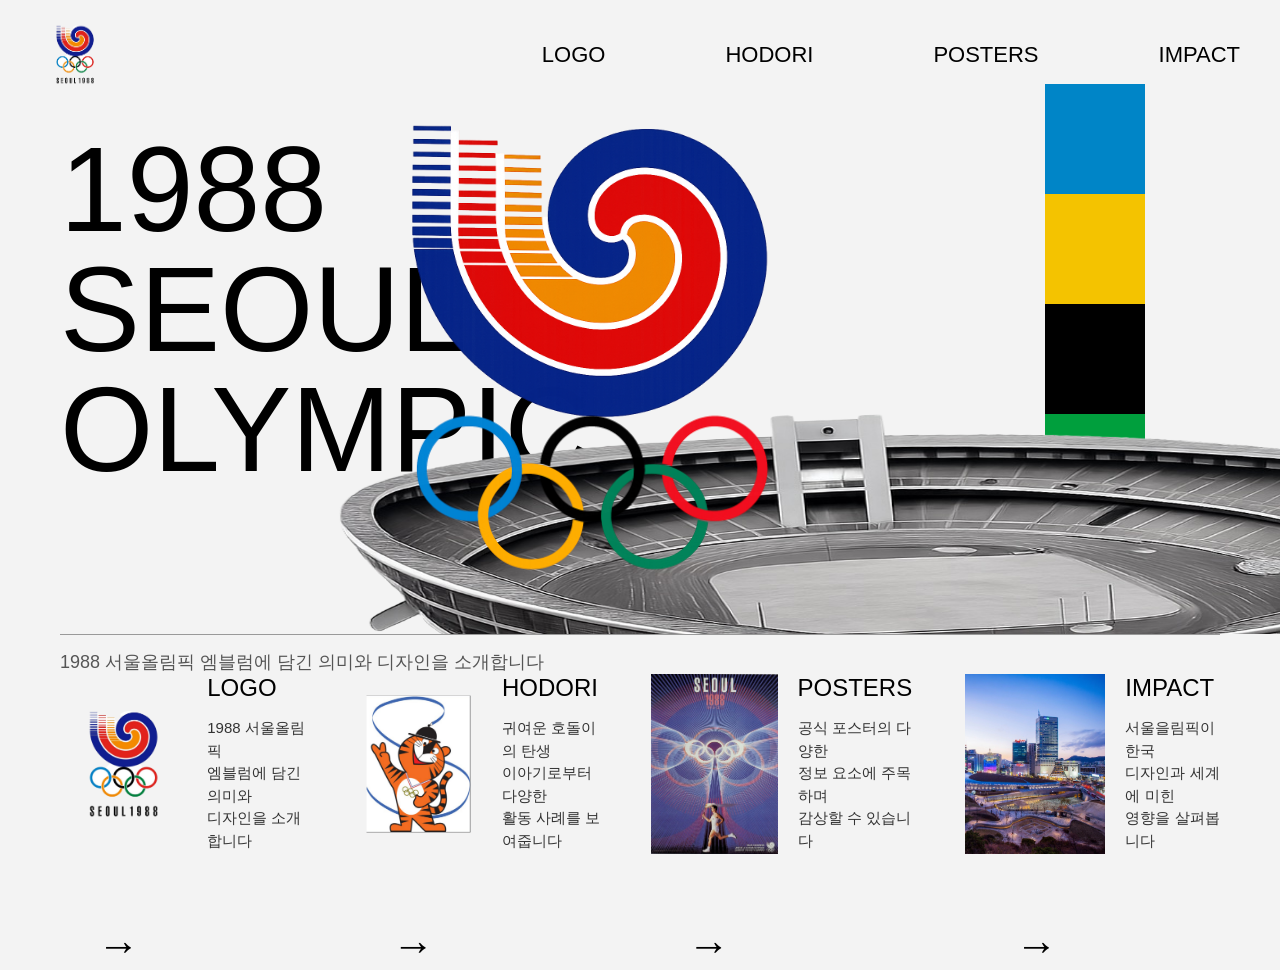
==== index.html @ 161b00a7 "Add files via upload" ====
<!DOCTYPE html>
<html lang="ko">
<head>
    <meta charset="UTF-8">
    <meta name="viewport" content="width=device-width, initial-scale=1.0">
    <title>1988 Seoul Olympic</title>
    <link rel="stylesheet" href="style.css">
</head>
<body>
    <!-- 导航栏 -->
<header>
    <img src="images/seoul_olympic_logo.png" class="logo">

    <nav>
        <a href="logo.html">LOGO</a>
        <a href="hodori.html">HODORI</a>
        <a href="posters.html">POSTERS</a>
        <a href="impact.html">IMPACT</a>
    </nav>

</header>

<!-- 第一屏 -->
<section class="hero">

    <!-- 左边 -->
    <div class="hero-left">
        <h1>
            1988<br>
            SEOUL<br>
            OLYMPIC
        </h1>
    </div>
    <!-- 右边 -->
    <div class="hero-right">
        <img src="images/emblem.png" class="emblem">
        <img src="images/olympic_ring.png" class="rings">
        <img src="images/stadium.png" class="stadium">
        <div class="color-bar">

            <div class="blue"></div>
            <div class="yellow"></div>
            <div class="black"></div>
            <div class="green"></div>
            <div class="red"></div>
    </div>
</section>
 
<section class="intro-section">
    <p class="intro-title">
        1988 서울올림픽 엠블럼에 담긴 의미와 디자인을 소개합니다
    </p>

<div class="info-grid">
    <!-- logo -->
    <div class="info-card">

        <img src="images/seoul_olympic_logo.png" alt="logo">

        <div class="card-text">

            <h3>LOGO</h3>

            <p>
                1988 서울올림픽<br>
                엠블럼에 담긴 의미와<br>
                디자인을 소개합니다
            </p>

            <div class="arrow">→</div>

        </div>

</div>

    <!-- HODORI -->
    <div class="info-card">

        <img src="images/hodori_card.png" alt="hodori">

        <div class="card-text">

            <h3>HODORI</h3>

            <p>
                귀여운 호돌이의 탄생<br>
                이아기로부터 다양한<br>
                활동 사례를 보여줍니다
            </p>

            <div class="arrow">→</div>

        </div>

</div>

    <!-- POSTERS -->
    <div class="info-card">

        <img src="images/poster_cover.jpg" alt="posters">

        <div class="card-text">

            <h3>POSTERS</h3>

            <p>
                공식 포스터의 다양한<br>
                정보 요소에 주목하며<br>
                감상할 수 있습니다
            </p>

            <div class="arrow">→</div>

        </div>

</div>
    <!-- IMPACT -->
    <div class="info-card">

        <img src="images/impact_city.jpg" alt="impact">

        <div class="card-text">

            <h3>IMPACT</h3>

            <p>
                서울을림픽이 한국<br>
                디자인과 세계에 미힌<br>
                영향을 살펴봅니다
            </p>

            <div class="arrow">→</div>

        </div>

    </div>

</div>


</section>
</body>
</html>
---- style.css ----
/* 清除默认边距 */

*{
    margin:0;
    padding:0;
    box-sizing:border-box;
}

/* 页面背景 */

body{
    background:#f3f3f3;
    font-family:Arial, sans-serif;
}

/* 导航栏 */

header{
    display:flex;
    justify-content:space-between;
    align-items:center;

    padding:5px 40px;
}

/* 左上角Logo */

.logo{
    width:70px;
    height:auto;
}

/* 菜单区域 */

nav{
    display:flex;
    gap:120px;
}

/* 菜单文字 */

nav a{
    text-decoration:none;
    color:black;
    font-size:22px;
    font-weight:400;
}

/* 鼠标放上去 */

nav a:hover{
    color:#777;
}


/* 第一屏 */

.hero{

    display:flex;

    justify-content:space-between;

    align-items:flex-start;

    padding:20px 60px;
}

.hero-left{

    width:40%;
}

.hero-right{

    width:60%;
}

.hero-left h1{

    font-size:120px;

    font-weight:400;

    line-height:1;
}

/* 奥运Logo */

.emblem{

    width:600px;

    display:block;

    margin:auto;

    position:relative;

    left:-300px;

    top:-40px;
}

/*奥运五环*/

.rings{

    z-index:10;
    position:relative;

    width:380px;

    display:block;

    margin-top:-158px;
    margin-left:auto;
    margin-right:auto;

    position:relative;
    left:-280px;
}

/*运动场*/

.stadium{

    z-index:1;
    position:relative;

    width:1100px;
    height:230px;

    position:relative;

    top:-220px;

    left:-200px;
}

/*五色条*/

.color-bar{

    position:absolute;

    right:135px;

    top:84px;

    display:flex;

    flex-direction:column;
}

.color-bar div{

    width:100px;

    height:110px;
}

.blue{
    background:#0085C7;
}

.yellow{
    background:#F4C300;
}

.black{
    background:#000000;
}

.green{
    background:#009F3D;
}

.red{
    background:#DF0024;
}

/*灰色分割线*/

.intro-section{

    margin-top:-244px;

    padding:0 60px;
}

/*卡面介绍总标题*/

.intro-title{

    border-top:1px solid #999;

    padding-top:15px;

    font-size:18px;

    font-weight:400;

    color:#555;
}

/* 底部介绍区域 */

.info-section{

    margin-top:80px;

    border-top:1px solid #888;

    padding:30px 60px 80px;
}

.section-title{

    font-size:18px;

    color:#555;

    margin-bottom:50px;
}

.info-grid{

    display:flex;

    justify-content:space-between;

    gap:40px;
}

.info-card{

    display:flex;

    align-items:flex-start;

    gap:20px;

    width:25%;
}

.info-card img{

    width:140px;

    height:180px;

    object-fit:cover;
}

.card-text h3{

    font-size:24px;

    font-weight:400;

    margin-bottom:15px;
}

.card-text p{

    font-size:15px;

    line-height:1.5;

    color:#333;

    margin-bottom:25px;
}

.arrow{

    font-size:42px;

    font-weight:bold;

    cursor:pointer;

    margin-left:-110px;

    margin-top:70px;
}


/*logo二级页面*/
/* ===== 基础重置 ===== */
*{
    margin:0;
    padding:0;
    box-sizing:border-box;
}

/* ===== Seoul 页面 ===== */
.seoul-page .main{
    display:flex;
    justify-content:space-between;
    align-items:flex-start;
    padding:70px 140px 80px;
}

/* 左侧 */
.seoul-page .text-area{
    max-width:680px;
}

/*  标题 */
.seoul-page .text-area h1{
    font-size:80px;         
    font-weight:500;
    letter-spacing:-1.5px;
    margin-bottom:50px;
}

/* 正文 */
.seoul-page .text-area p{
    font-size:18px;         
    line-height:2;
    color:#444;
    margin-bottom:24px;
}

/* 右侧 */
.seoul-page .image-area{
    text-align:center;
    margin-top:-80px;
}

/* 图片 */
.seoul-page .main-logo{
    width:550px;          
    margin-bottom:24px;
}

/*标题和正文位置移动*/
.seoul-page .text-area{
    padding-top:100px;  
}

/* ===== Hodori 页面（共用 seoul-page 作用域） ===== */

.seoul-page .main{
    display:flex;
    justify-content:space-between;
    align-items:flex-start;
    padding:80px 140px;
}

/* 左侧文字 */
.seoul-page .text-area{
    max-width:700px;
    margin-top:-50px;
}

.seoul-page .text-area h1{
    font-size:96px;
    font-weight:500;
    line-height:1.1;
    letter-spacing:-2px;
    margin-bottom:40px;
}

.seoul-page .text-area p{
    font-size:15px;
    line-height:1.8;
    color:#444;
    margin-bottom:18px;
    max-width:620px;
}

/* 右侧图片 */
.seoul-page .image-area{
    display:flex;
    justify-content:center;
    align-items:center;
}

/* 图片 */
.seoul-page .main-logo{
    width:550px;
    display:block;
}

/* ===== Posters 页面 ===== */

.seoul-page .main{
    display:flex;
    justify-content:space-between;
    align-items:flex-start;
    padding:80px 140px;
}

/* 左侧 */
.seoul-page .text-area{
    max-width:700px;
    margin-top:20px;
}

.seoul-page .text-area h1{
    font-size:96px;
    font-weight:500;
    line-height:1.1;
    letter-spacing:-2px;
    margin-bottom:40px;
}

.seoul-page .text-area p{
    font-size:16px;
    line-height:1.9;
    color:#444;
    margin-bottom:20px;
    max-width:620px;
}

/* 右侧图片 */
.seoul-page .image-area{
    width:600px; 
    display:flex;
    justify-content:flex-start;
    align-items:flex-start;
}

/* 海报*/
.seoul-page .poster-image{
    width:520px;
    margin-top:60px;
    margin-left:-30px;
}

/*正文标题往上移动*/
.seoul-page .text-area{
    max-width:700px;
    margin-top:-40px;  
}

/* ===== Impact 页面 ===== */

.impact-main{
    display:flex;
    justify-content:space-between;
    align-items:flex-start;
    padding:40px 80px;
}

/* 左侧视觉 */
.impact-visual{
    position:relative;
    width:60%;
}

/* 图片 */
.impact-image{
    width:100%;
    display:block;
    aspect-ratio:4/3;   
    object-fit:cover;
    margin-top:-40px;
}

/* ✅ 覆盖大标题 */
.impact-title{
    position:absolute;
    top:80px;
    left:40px;

    font-size:110px;
    font-weight:400;
    line-height:1.1;
    letter-spacing:-2px;

    color:#000;
}

/* 右侧文字 */
.impact-text{
    width:38%;
    margin-top:100px;
}

/* 段落 */
.impact-text p{
    font-size:14px;
    line-height:1.8;
    color:#333;
    margin-bottom:20px;
}

/* 小标题 */
.impact-text strong{
    font-size:16px;
}
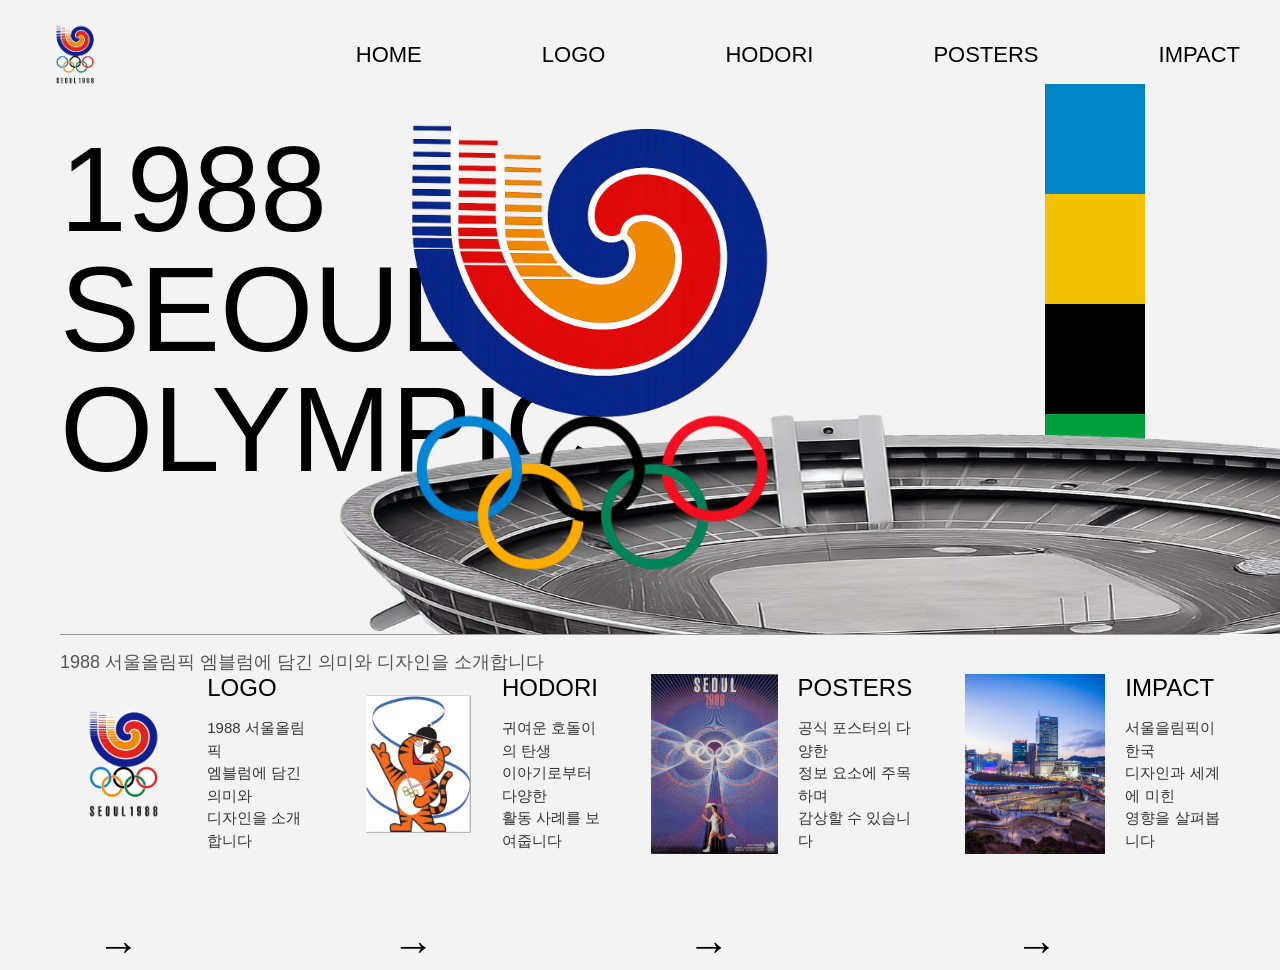
==== commit 8b1de09d: "Add files via upload" ====
--- a/index.html
+++ b/index.html
@@ -12,6 +12,7 @@
     <img src="images/seoul_olympic_logo.png" class="logo">
 
     <nav>
+        <a href="index.html">HOME</a>
         <a href="logo.html">LOGO</a>
         <a href="hodori.html">HODORI</a>
         <a href="posters.html">POSTERS</a>
--- a/style.css
+++ b/style.css
@@ -461,7 +461,7 @@
     margin-top:-40px;
 }
 
-/* ✅ 覆盖大标题 */
+/*  覆盖大标题 */
 .impact-title{
     position:absolute;
     top:80px;
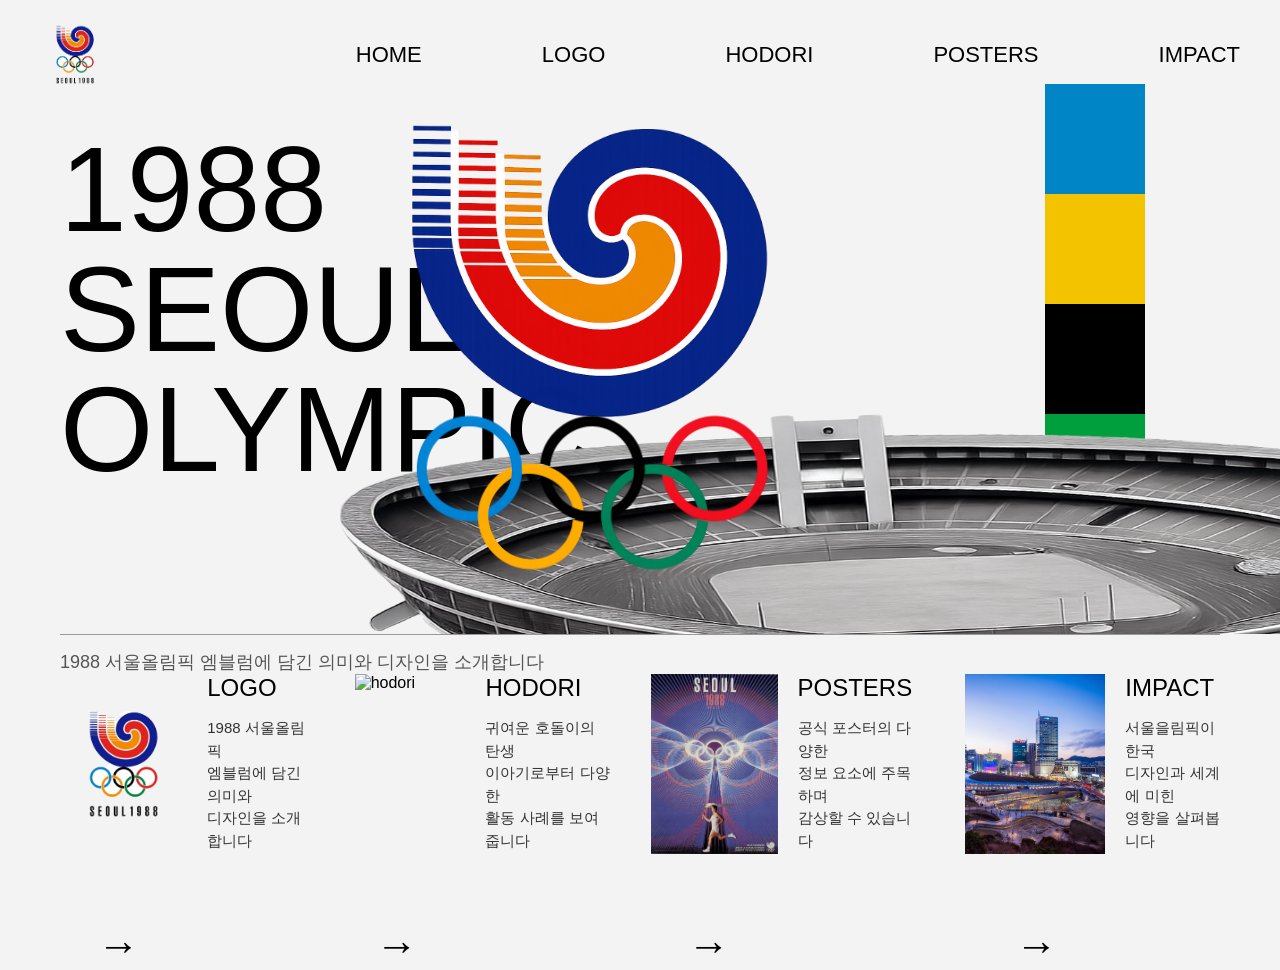
==== commit f1b65a8f: "Add files via upload" ====
--- a/index.html
+++ b/index.html
@@ -77,7 +77,7 @@
     <!-- HODORI -->
     <div class="info-card">
 
-        <img src="images/hodori_card.png" alt="hodori">
+        <img src="images/hodori_card2.png" alt="hodori">
 
         <div class="card-text">
 
--- a/style.css
+++ b/style.css
@@ -322,6 +322,7 @@
     line-height:2;
     color:#444;
     margin-bottom:24px;
+    word-break:keep-all;
 }
 
 /* 右侧 */
@@ -414,6 +415,8 @@
     color:#444;
     margin-bottom:20px;
     max-width:620px;
+    word-break: keep-all;
+
 }
 
 /* 右侧图片 */
